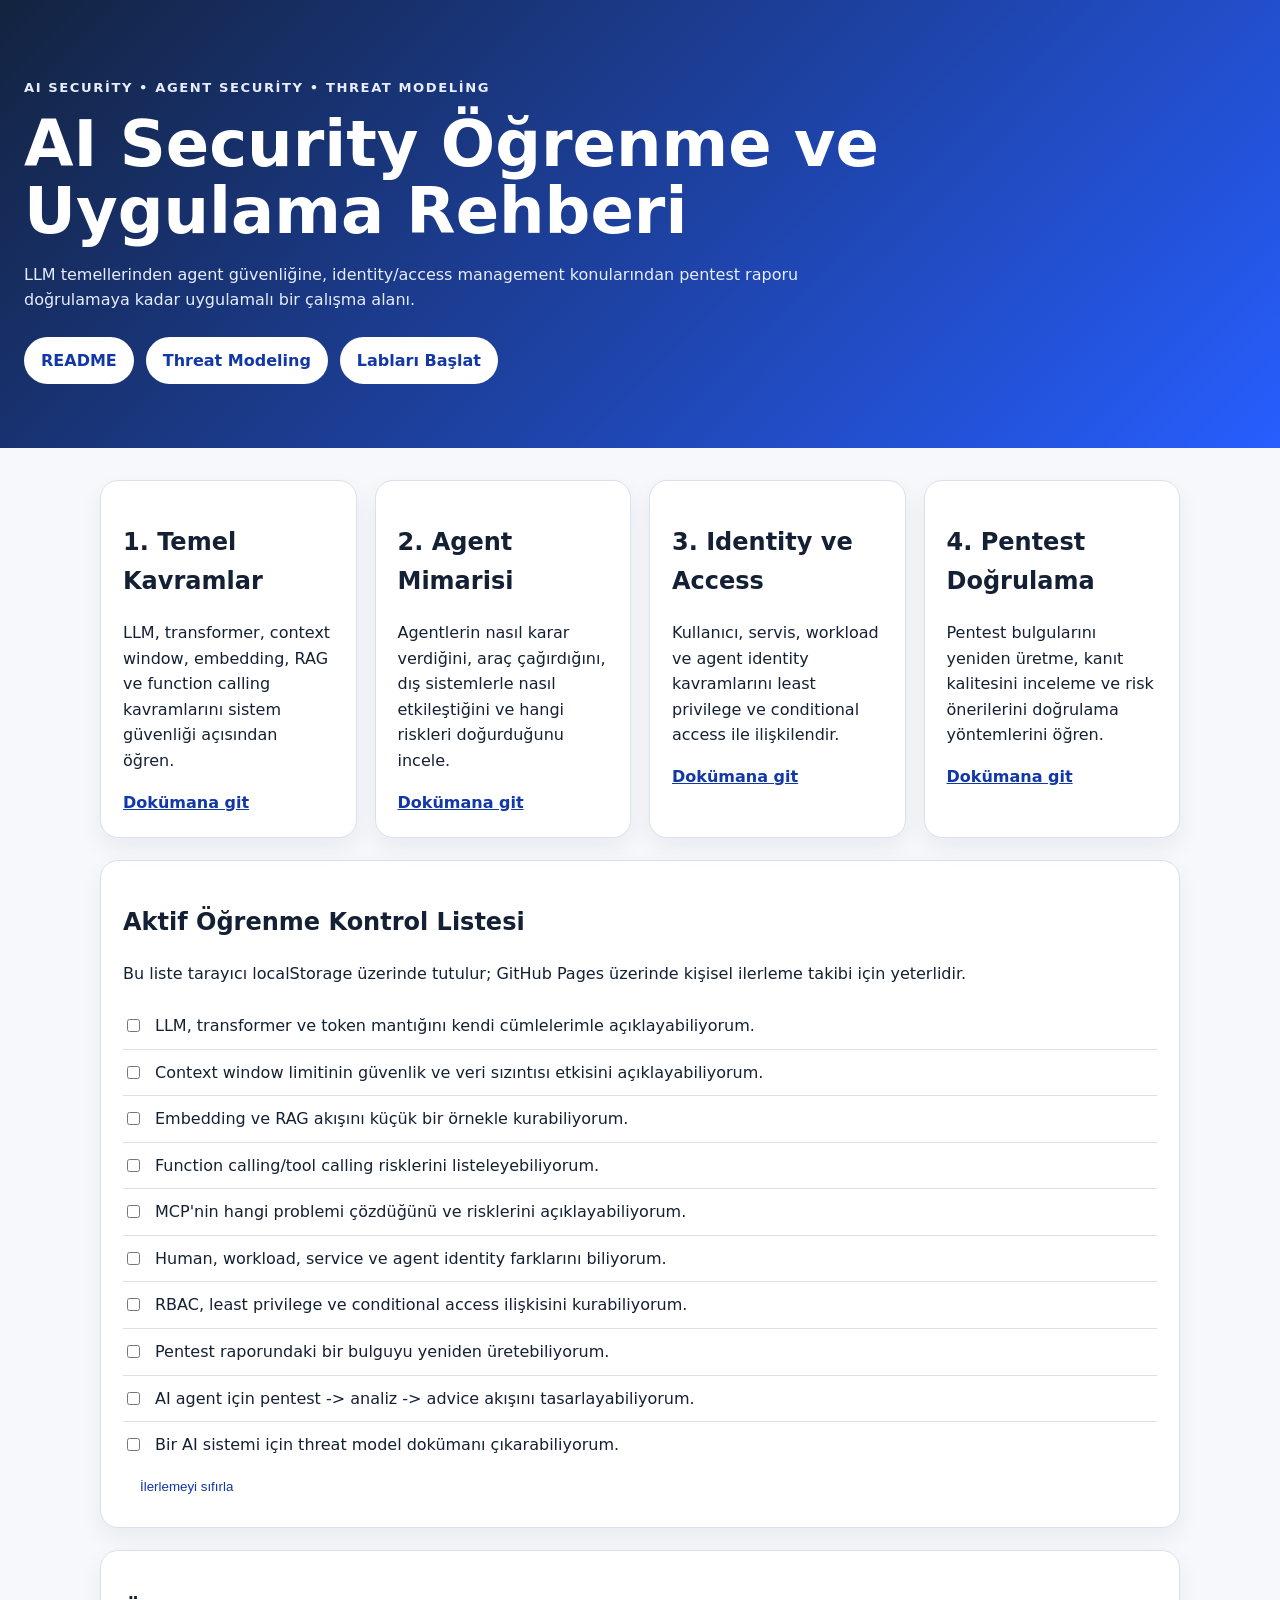
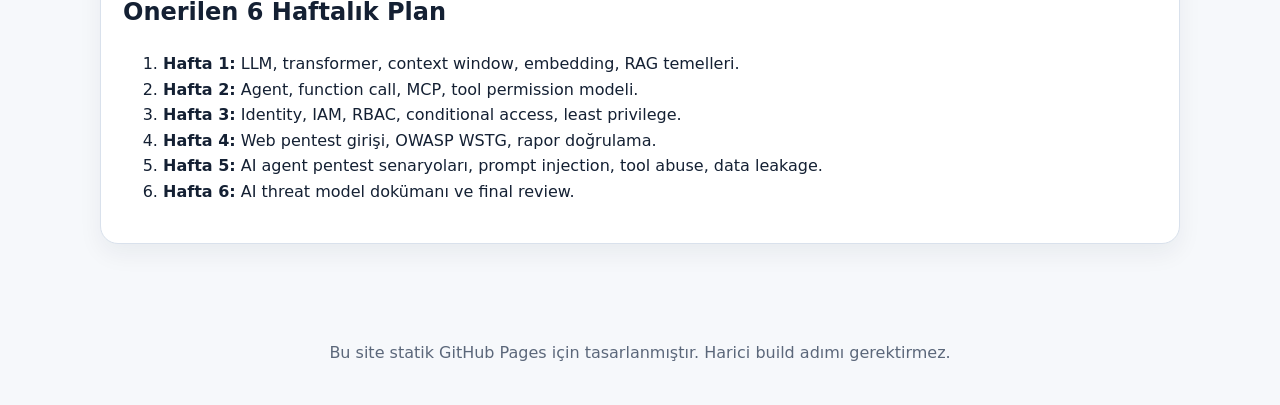
==== index.html @ 1384ac66 "Initial AI security learning site" ====
<!doctype html>
<html lang="tr">
<head>
  <meta charset="utf-8">
  <meta name="viewport" content="width=device-width, initial-scale=1">
  <title>AI Security Öğrenme Rehberi</title>
  <link rel="stylesheet" href="assets/style.css">
</head>
<body>
  <header class="hero">
    <p class="eyebrow">AI Security • Agent Security • Threat Modeling</p>
    <h1>AI Security Öğrenme ve Uygulama Rehberi</h1>
    <p>LLM temellerinden agent güvenliğine, identity/access management konularından pentest raporu doğrulamaya kadar uygulamalı bir çalışma alanı.</p>
    <div class="actions">
      <a href="viewer.html?page=README.md">README</a>
      <a href="viewer.html?page=docs/05-ai-threat-modeling.md">Threat Modeling</a>
      <a href="viewer.html?page=labs/lab-01-local-llm-agent.md">Labları Başlat</a>
    </div>
  </header>

  <main>
    <section class="grid">
      <article>
        <h2>1. Temel Kavramlar</h2>
        <p>LLM, transformer, context window, embedding, RAG ve function calling kavramlarını sistem güvenliği açısından öğren.</p>
        <a href="viewer.html?page=docs/01-ai-llm-temelleri.md">Dokümana git</a>
      </article>
      <article>
        <h2>2. Agent Mimarisi</h2>
        <p>Agentlerin nasıl karar verdiğini, araç çağırdığını, dış sistemlerle nasıl etkileştiğini ve hangi riskleri doğurduğunu incele.</p>
        <a href="viewer.html?page=docs/02-agent-mimarisi.md">Dokümana git</a>
      </article>
      <article>
        <h2>3. Identity ve Access</h2>
        <p>Kullanıcı, servis, workload ve agent identity kavramlarını least privilege ve conditional access ile ilişkilendir.</p>
        <a href="viewer.html?page=docs/03-identity-access-management.md">Dokümana git</a>
      </article>
      <article>
        <h2>4. Pentest Doğrulama</h2>
        <p>Pentest bulgularını yeniden üretme, kanıt kalitesini inceleme ve risk önerilerini doğrulama yöntemlerini öğren.</p>
        <a href="viewer.html?page=docs/04-pentest-ve-rapor-dogrulama.md">Dokümana git</a>
      </article>
    </section>

    <section class="panel">
      <h2>Aktif Öğrenme Kontrol Listesi</h2>
      <p>Bu liste tarayıcı localStorage üzerinde tutulur; GitHub Pages üzerinde kişisel ilerleme takibi için yeterlidir.</p>
      <div id="checklist"></div>
      <button id="reset">İlerlemeyi sıfırla</button>
    </section>

    <section class="timeline">
      <h2>Önerilen 6 Haftalık Plan</h2>
      <ol>
        <li><strong>Hafta 1:</strong> LLM, transformer, context window, embedding, RAG temelleri.</li>
        <li><strong>Hafta 2:</strong> Agent, function call, MCP, tool permission modeli.</li>
        <li><strong>Hafta 3:</strong> Identity, IAM, RBAC, conditional access, least privilege.</li>
        <li><strong>Hafta 4:</strong> Web pentest girişi, OWASP WSTG, rapor doğrulama.</li>
        <li><strong>Hafta 5:</strong> AI agent pentest senaryoları, prompt injection, tool abuse, data leakage.</li>
        <li><strong>Hafta 6:</strong> AI threat model dokümanı ve final review.</li>
      </ol>
    </section>
  </main>

  <footer>
    <p>Bu site statik GitHub Pages için tasarlanmıştır. Harici build adımı gerektirmez.</p>
  </footer>

  <script src="assets/app.js"></script>
</body>
</html>
---- assets/style.css ----
:root {
  color-scheme: light;
  --bg: #f6f8fb;
  --bg-soft: #eef3fb;
  --card: #ffffff;
  --text: #142033;
  --muted: #5b677a;
  --border: #d9e1ec;
  --brand: #275efe;
  --brand-dark: #1237a6;
  --ok: #16794c;
}

* {
  box-sizing: border-box;
}

html {
  scroll-behavior: smooth;
}

body {
  margin: 0;
  font-family: Inter, ui-sans-serif, system-ui, -apple-system, BlinkMacSystemFont, "Segoe UI", sans-serif;
  line-height: 1.6;
  background: var(--bg);
  color: var(--text);
}

a {
  color: var(--brand-dark);
  font-weight: 700;
}

.hero {
  padding: 64px 24px;
  background: linear-gradient(135deg, #13233f, #275efe);
  color: #fff;
  overflow: hidden;
}

.hero h1 {
  max-width: 920px;
  margin: 0;
  font-size: clamp(2rem, 5vw, 4rem);
  line-height: 1.05;
}

.hero p {
  max-width: 820px;
  color: #e7edff;
}

.eyebrow {
  text-transform: uppercase;
  letter-spacing: .12em;
  font-size: .82rem;
  font-weight: 800;
}

.actions {
  display: flex;
  flex-wrap: wrap;
  gap: 12px;
  margin-top: 24px;
}

.actions a,
button {
  display: inline-block;
  border: 1px solid rgba(255,255,255,.35);
  border-radius: 999px;
  padding: 10px 16px;
  background: #fff;
  color: var(--brand-dark);
  text-decoration: none;
  cursor: pointer;
}

main {
  max-width: 1120px;
  margin: 0 auto;
  padding: 32px 20px 56px;
}

.grid {
  display: grid;
  grid-template-columns: repeat(auto-fit, minmax(240px, 1fr));
  gap: 18px;
}

article,
.panel,
.timeline {
  background: var(--card);
  border: 1px solid var(--border);
  border-radius: 18px;
  padding: 22px;
  box-shadow: 0 10px 24px rgba(20, 32, 51, .06);
}

.panel,
.timeline {
  margin-top: 22px;
}

.check {
  display: flex;
  gap: 12px;
  align-items: flex-start;
  padding: 10px 0;
  border-bottom: 1px solid var(--border);
}

.check:last-child {
  border-bottom: none;
}

.check input {
  margin-top: 6px;
}

.done span {
  color: var(--ok);
  text-decoration: line-through;
}

footer {
  padding: 24px;
  text-align: center;
  color: var(--muted);
}


.reader-page {
  background:
    radial-gradient(circle at top left, rgba(39, 94, 254, .12), transparent 34rem),
    var(--bg);
}

.reader-top {
  position: sticky;
  top: 0;
  z-index: 10;
  display: flex;
  justify-content: space-between;
  align-items: center;
  gap: 16px;
  padding: 14px 22px;
  background: rgba(255, 255, 255, .92);
  border-bottom: 1px solid var(--border);
  backdrop-filter: blur(12px);
}

.brand {
  text-decoration: none;
  color: var(--text);
  font-weight: 900;
}

#reader-status {
  color: var(--muted);
  font-size: .92rem;
}

.reader-shell {
  display: grid;
  grid-template-columns: 280px minmax(0, 1fr);
  gap: 22px;
  max-width: 1220px;
  padding: 24px 20px 64px;
}

.reader-nav,
.reader-card {
  background: var(--card);
  border: 1px solid var(--border);
  border-radius: 20px;
  box-shadow: 0 14px 30px rgba(20, 32, 51, .07);
}

.reader-nav {
  position: sticky;
  top: 72px;
  align-self: start;
  padding: 18px;
}

.reader-nav h2 {
  margin: 0 0 12px;
  font-size: 1rem;
}

.reader-nav nav {
  display: grid;
  gap: 6px;
}

.reader-nav a {
  display: block;
  padding: 9px 10px;
  border-radius: 12px;
  color: var(--muted);
  text-decoration: none;
  font-weight: 700;
}

.reader-nav a:hover,
.reader-nav a.active {
  background: var(--bg-soft);
  color: var(--brand-dark);
}

.reader-card {
  padding: clamp(22px, 4vw, 46px);
  min-width: 0;
}

#reader-content {
  max-width: 860px;
}

#reader-content h1 {
  margin-top: 0;
  font-size: clamp(2rem, 4vw, 3.2rem);
  line-height: 1.08;
  letter-spacing: -.03em;
}

#reader-content h2 {
  margin-top: 2.1em;
  padding-top: .4em;
  border-top: 1px solid var(--border);
}

#reader-content h3 {
  margin-top: 1.6em;
}

#reader-content p,
#reader-content li {
  color: #28364f;
  font-size: 1.04rem;
}

#reader-content pre {
  overflow-x: auto;
  padding: 16px;
  background: #101827;
  color: #eaf0ff;
  border-radius: 14px;
  line-height: 1.5;
}

#reader-content code {
  font-family: "SFMono-Regular", Consolas, "Liberation Mono", monospace;
}

#reader-content p code,
#reader-content li code,
#reader-content td code {
  background: var(--bg-soft);
  color: #0f2f89;
  border-radius: 6px;
  padding: 2px 5px;
}

#reader-content table {
  display: block;
  width: 100%;
  overflow-x: auto;
  border-collapse: collapse;
  margin: 18px 0;
}

#reader-content th,
#reader-content td {
  border: 1px solid var(--border);
  padding: 10px 12px;
  text-align: left;
  vertical-align: top;
}

#reader-content th {
  background: var(--bg-soft);
}

@media (max-width: 860px) {
  .reader-shell {
    grid-template-columns: 1fr;
  }

  .reader-nav {
    position: static;
  }
}
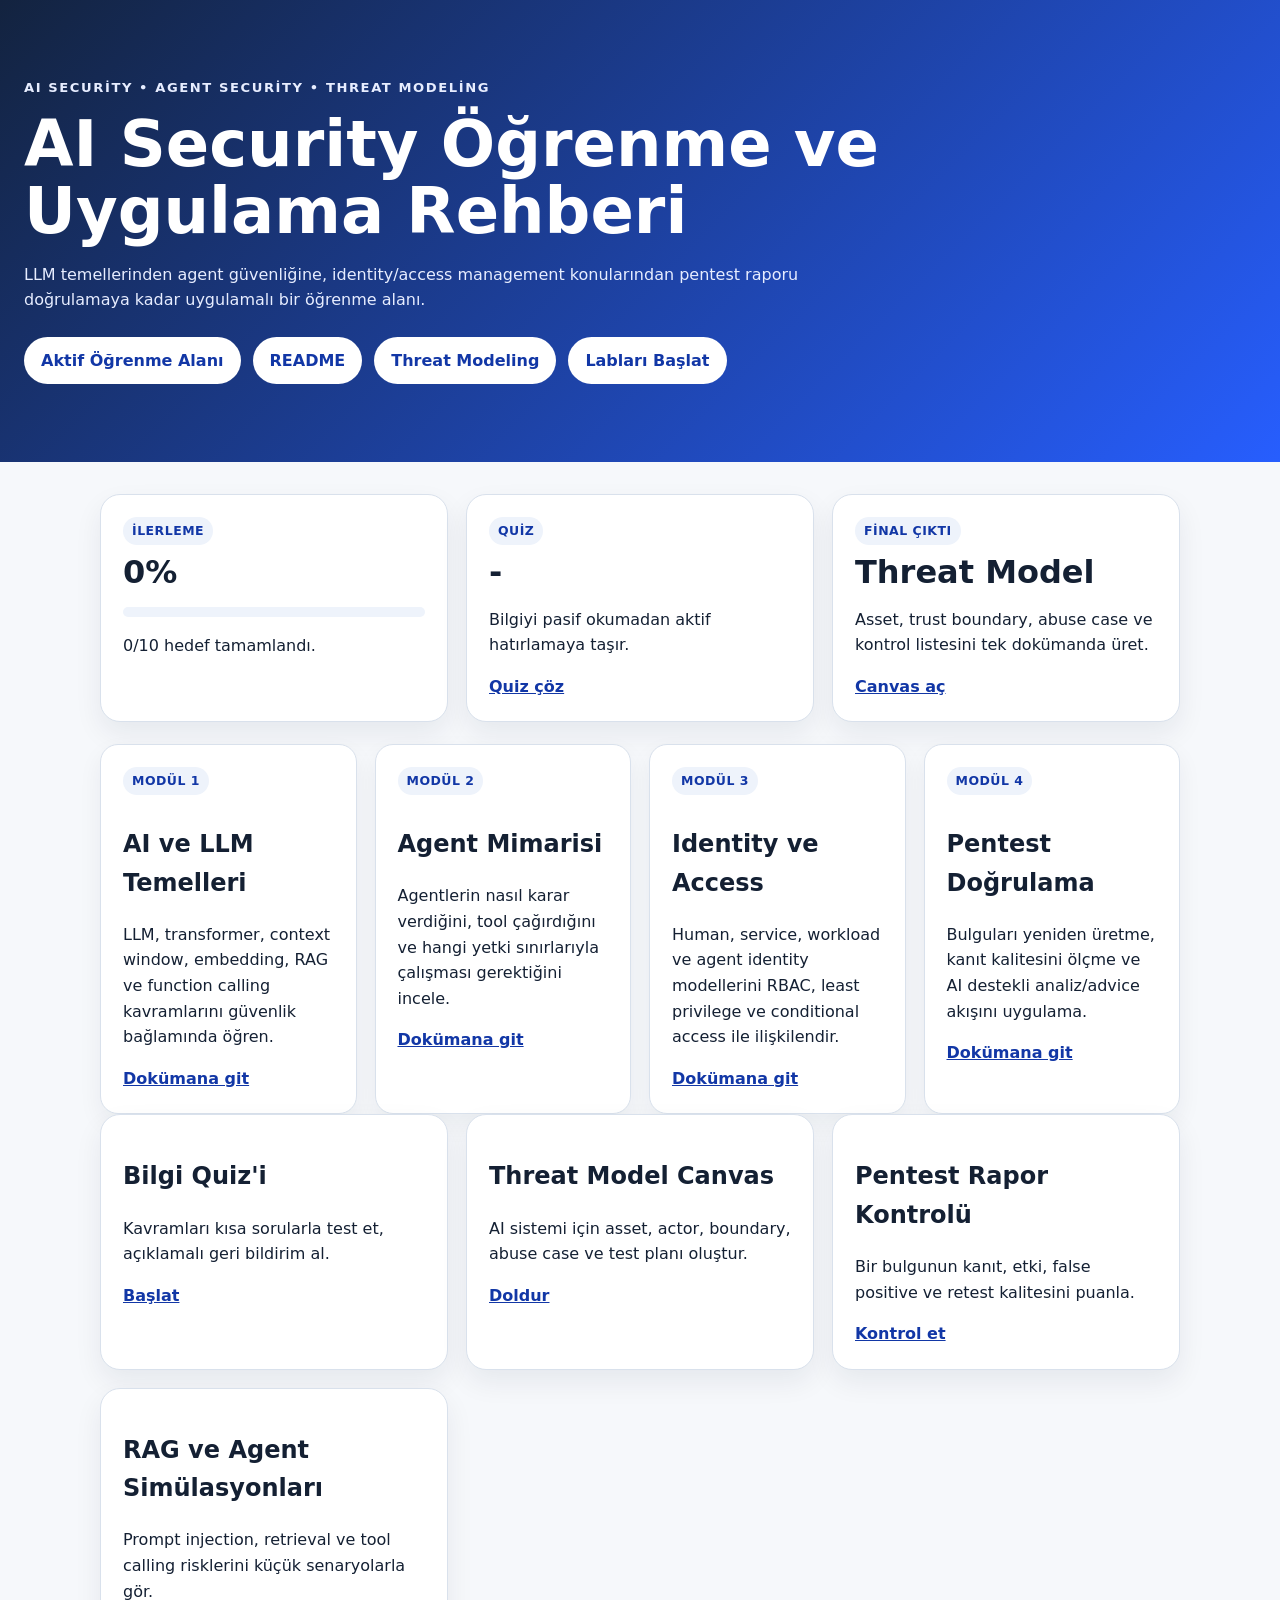
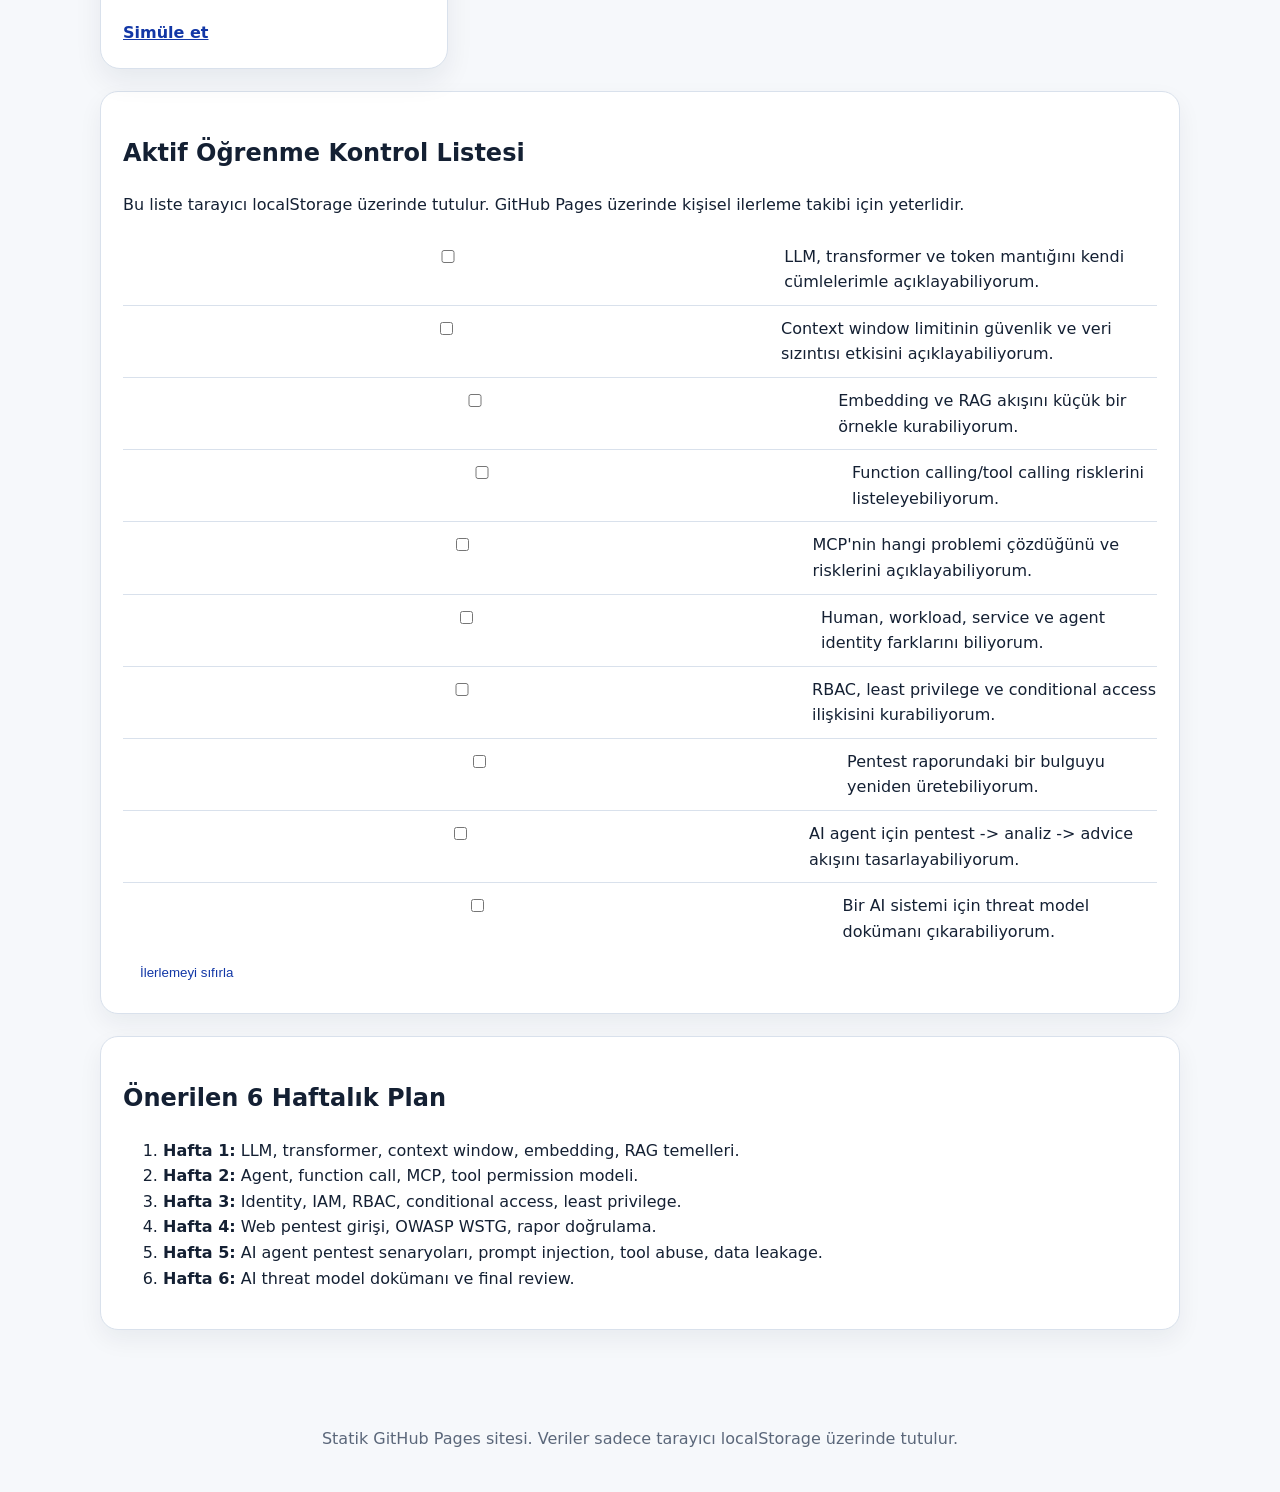
==== commit 59eca083: "Add interactive learning workbench" ====
--- a/index.html
+++ b/index.html
@@ -7,11 +7,12 @@
   <link rel="stylesheet" href="assets/style.css">
 </head>
 <body>
-  <header class="hero">
+  <header class="hero hero-dashboard">
     <p class="eyebrow">AI Security • Agent Security • Threat Modeling</p>
     <h1>AI Security Öğrenme ve Uygulama Rehberi</h1>
-    <p>LLM temellerinden agent güvenliğine, identity/access management konularından pentest raporu doğrulamaya kadar uygulamalı bir çalışma alanı.</p>
+    <p>LLM temellerinden agent güvenliğine, identity/access management konularından pentest raporu doğrulamaya kadar uygulamalı bir öğrenme alanı.</p>
     <div class="actions">
+      <a href="workbench.html">Aktif Öğrenme Alanı</a>
       <a href="viewer.html?page=README.md">README</a>
       <a href="viewer.html?page=docs/05-ai-threat-modeling.md">Threat Modeling</a>
       <a href="viewer.html?page=labs/lab-01-local-llm-agent.md">Labları Başlat</a>
@@ -19,32 +20,80 @@
   </header>
 
   <main>
-    <section class="grid">
+    <section class="dashboard-grid" aria-label="Öğrenme özeti">
+      <article class="metric-card">
+        <span class="metric-label">İlerleme</span>
+        <strong id="progress-percent">0%</strong>
+        <div class="progress-track"><span id="progress-bar"></span></div>
+        <p id="progress-copy">Başlamak için kontrol listesinden ilk hedefi seç.</p>
+      </article>
+      <article class="metric-card">
+        <span class="metric-label">Quiz</span>
+        <strong id="quiz-score">-</strong>
+        <p>Bilgiyi pasif okumadan aktif hatırlamaya taşır.</p>
+        <a href="workbench.html#quiz">Quiz çöz</a>
+      </article>
+      <article class="metric-card">
+        <span class="metric-label">Final Çıktı</span>
+        <strong>Threat Model</strong>
+        <p>Asset, trust boundary, abuse case ve kontrol listesini tek dokümanda üret.</p>
+        <a href="workbench.html#threat-canvas">Canvas aç</a>
+      </article>
+    </section>
+
+    <section class="grid learning-grid">
       <article>
-        <h2>1. Temel Kavramlar</h2>
-        <p>LLM, transformer, context window, embedding, RAG ve function calling kavramlarını sistem güvenliği açısından öğren.</p>
+        <span class="card-tag">Modül 1</span>
+        <h2>AI ve LLM Temelleri</h2>
+        <p>LLM, transformer, context window, embedding, RAG ve function calling kavramlarını güvenlik bağlamında öğren.</p>
         <a href="viewer.html?page=docs/01-ai-llm-temelleri.md">Dokümana git</a>
       </article>
       <article>
-        <h2>2. Agent Mimarisi</h2>
-        <p>Agentlerin nasıl karar verdiğini, araç çağırdığını, dış sistemlerle nasıl etkileştiğini ve hangi riskleri doğurduğunu incele.</p>
+        <span class="card-tag">Modül 2</span>
+        <h2>Agent Mimarisi</h2>
+        <p>Agentlerin nasıl karar verdiğini, tool çağırdığını ve hangi yetki sınırlarıyla çalışması gerektiğini incele.</p>
         <a href="viewer.html?page=docs/02-agent-mimarisi.md">Dokümana git</a>
       </article>
       <article>
-        <h2>3. Identity ve Access</h2>
-        <p>Kullanıcı, servis, workload ve agent identity kavramlarını least privilege ve conditional access ile ilişkilendir.</p>
+        <span class="card-tag">Modül 3</span>
+        <h2>Identity ve Access</h2>
+        <p>Human, service, workload ve agent identity modellerini RBAC, least privilege ve conditional access ile ilişkilendir.</p>
         <a href="viewer.html?page=docs/03-identity-access-management.md">Dokümana git</a>
       </article>
       <article>
-        <h2>4. Pentest Doğrulama</h2>
-        <p>Pentest bulgularını yeniden üretme, kanıt kalitesini inceleme ve risk önerilerini doğrulama yöntemlerini öğren.</p>
+        <span class="card-tag">Modül 4</span>
+        <h2>Pentest Doğrulama</h2>
+        <p>Bulguları yeniden üretme, kanıt kalitesini ölçme ve AI destekli analiz/advice akışını uygulama.</p>
         <a href="viewer.html?page=docs/04-pentest-ve-rapor-dogrulama.md">Dokümana git</a>
+      </article>
+    </section>
+
+    <section class="tool-grid" aria-label="Aktif öğrenme araçları">
+      <article class="tool-card">
+        <h2>Bilgi Quiz'i</h2>
+        <p>Kavramları kısa sorularla test et, açıklamalı geri bildirim al.</p>
+        <a href="workbench.html#quiz">Başlat</a>
+      </article>
+      <article class="tool-card">
+        <h2>Threat Model Canvas</h2>
+        <p>AI sistemi için asset, actor, boundary, abuse case ve test planı oluştur.</p>
+        <a href="workbench.html#threat-canvas">Doldur</a>
+      </article>
+      <article class="tool-card">
+        <h2>Pentest Rapor Kontrolü</h2>
+        <p>Bir bulgunun kanıt, etki, false positive ve retest kalitesini puanla.</p>
+        <a href="workbench.html#pentest-checker">Kontrol et</a>
+      </article>
+      <article class="tool-card">
+        <h2>RAG ve Agent Simülasyonları</h2>
+        <p>Prompt injection, retrieval ve tool calling risklerini küçük senaryolarla gör.</p>
+        <a href="workbench.html#simulators">Simüle et</a>
       </article>
     </section>
 
     <section class="panel">
       <h2>Aktif Öğrenme Kontrol Listesi</h2>
-      <p>Bu liste tarayıcı localStorage üzerinde tutulur; GitHub Pages üzerinde kişisel ilerleme takibi için yeterlidir.</p>
+      <p>Bu liste tarayıcı localStorage üzerinde tutulur. GitHub Pages üzerinde kişisel ilerleme takibi için yeterlidir.</p>
       <div id="checklist"></div>
       <button id="reset">İlerlemeyi sıfırla</button>
     </section>
@@ -63,7 +112,7 @@
   </main>
 
   <footer>
-    <p>Bu site statik GitHub Pages için tasarlanmıştır. Harici build adımı gerektirmez.</p>
+    <p>Statik GitHub Pages sitesi. Veriler sadece tarayıcı localStorage üzerinde tutulur.</p>
   </footer>
 
   <script src="assets/app.js"></script>
--- a/assets/style.css
+++ b/assets/style.css
@@ -294,3 +294,279 @@
     position: static;
   }
 }
+
+
+.hero-dashboard {
+  padding-bottom: 78px;
+}
+
+.dashboard-grid,
+.tool-grid {
+  display: grid;
+  grid-template-columns: repeat(auto-fit, minmax(260px, 1fr));
+  gap: 18px;
+  margin-bottom: 22px;
+}
+
+.metric-card,
+.tool-card,
+.learning-section,
+.workbench-hero,
+.anchor-nav,
+.quiz-card,
+.sim-card {
+  background: var(--card);
+  border: 1px solid var(--border);
+  border-radius: 20px;
+  box-shadow: 0 12px 28px rgba(20, 32, 51, .07);
+}
+
+.metric-card,
+.tool-card {
+  padding: 22px;
+}
+
+.metric-label,
+.card-tag {
+  display: inline-flex;
+  margin-bottom: 10px;
+  padding: 4px 9px;
+  border-radius: 999px;
+  background: var(--bg-soft);
+  color: var(--brand-dark);
+  font-size: .78rem;
+  font-weight: 900;
+  letter-spacing: .04em;
+  text-transform: uppercase;
+}
+
+.metric-card strong {
+  display: block;
+  font-size: 2rem;
+  line-height: 1.1;
+}
+
+.progress-track {
+  height: 10px;
+  margin: 16px 0 10px;
+  overflow: hidden;
+  border-radius: 999px;
+  background: var(--bg-soft);
+}
+
+.progress-track span {
+  display: block;
+  width: 0;
+  height: 100%;
+  border-radius: inherit;
+  background: linear-gradient(90deg, var(--brand), #14b8a6);
+  transition: width .25s ease;
+}
+
+.learning-grid article,
+.tool-card {
+  transition: transform .18s ease, box-shadow .18s ease;
+}
+
+.learning-grid article:hover,
+.tool-card:hover {
+  transform: translateY(-2px);
+  box-shadow: 0 18px 34px rgba(20, 32, 51, .1);
+}
+
+.workbench-page {
+  background:
+    radial-gradient(circle at top left, rgba(39, 94, 254, .10), transparent 32rem),
+    var(--bg);
+}
+
+.workbench-shell {
+  max-width: 1180px;
+}
+
+.workbench-hero {
+  padding: clamp(26px, 5vw, 52px);
+  margin-bottom: 18px;
+  background: linear-gradient(135deg, #ffffff, #eef3ff);
+}
+
+.workbench-hero h1 {
+  margin: 0;
+  font-size: clamp(2.1rem, 5vw, 4rem);
+  line-height: 1.05;
+  letter-spacing: -.04em;
+}
+
+.anchor-nav {
+  position: sticky;
+  top: 58px;
+  z-index: 5;
+  display: flex;
+  gap: 10px;
+  flex-wrap: wrap;
+  padding: 12px;
+  margin-bottom: 18px;
+  background: rgba(255, 255, 255, .92);
+  backdrop-filter: blur(12px);
+}
+
+.anchor-nav a {
+  padding: 8px 12px;
+  border-radius: 999px;
+  text-decoration: none;
+  background: var(--bg-soft);
+}
+
+.learning-section {
+  padding: clamp(22px, 4vw, 38px);
+  margin-bottom: 22px;
+}
+
+.section-heading {
+  max-width: 760px;
+  margin-bottom: 20px;
+}
+
+.section-heading h2 {
+  margin: 0;
+  font-size: clamp(1.7rem, 3vw, 2.5rem);
+}
+
+.quiz-list,
+.sim-grid {
+  display: grid;
+  gap: 16px;
+}
+
+.quiz-card {
+  padding: 18px;
+}
+
+.quiz-card h3 {
+  margin-top: 0;
+}
+
+.quiz-card label,
+.sim-card label {
+  display: block;
+  margin: 9px 0;
+  color: #28364f;
+}
+
+.quiz-card.correct {
+  border-color: rgba(22, 121, 76, .45);
+  background: #f1fbf6;
+}
+
+.quiz-card.wrong {
+  border-color: rgba(183, 61, 61, .4);
+  background: #fff6f6;
+}
+
+.quiz-explain {
+  margin-bottom: 0;
+  font-weight: 700;
+}
+
+.form-grid {
+  display: grid;
+  grid-template-columns: repeat(2, minmax(0, 1fr));
+  gap: 14px;
+}
+
+.form-grid.compact {
+  grid-template-columns: repeat(3, minmax(0, 1fr));
+}
+
+.form-grid label {
+  display: grid;
+  gap: 7px;
+  color: var(--muted);
+  font-weight: 800;
+}
+
+input,
+textarea,
+select {
+  width: 100%;
+  border: 1px solid var(--border);
+  border-radius: 14px;
+  padding: 11px 12px;
+  background: #fff;
+  color: var(--text);
+  font: inherit;
+}
+
+textarea {
+  min-height: 94px;
+  resize: vertical;
+}
+
+.output-area {
+  min-height: 320px;
+  margin-top: 14px;
+  font-family: "SFMono-Regular", Consolas, "Liberation Mono", monospace;
+  line-height: 1.5;
+}
+
+.result-box {
+  display: flex;
+  gap: 12px;
+  flex-wrap: wrap;
+  align-items: center;
+  margin-top: 18px;
+}
+
+.result-box button,
+.sim-card button {
+  border-color: var(--border);
+  box-shadow: 0 8px 18px rgba(20, 32, 51, .07);
+}
+
+.check-grid {
+  display: grid;
+  grid-template-columns: repeat(auto-fit, minmax(250px, 1fr));
+  gap: 10px;
+  margin-top: 16px;
+}
+
+.option-check {
+  padding: 12px;
+  border: 1px solid var(--border);
+  border-radius: 14px;
+  background: var(--bg-soft);
+}
+
+.sim-grid {
+  grid-template-columns: repeat(auto-fit, minmax(280px, 1fr));
+}
+
+.sim-card {
+  padding: 20px;
+}
+
+.sim-card h3 {
+  margin-top: 0;
+}
+
+.sim-result {
+  margin-top: 14px;
+  padding: 14px;
+  border-radius: 14px;
+  background: var(--bg-soft);
+}
+
+.sim-result ul {
+  margin-bottom: 0;
+}
+
+@media (max-width: 760px) {
+  .form-grid,
+  .form-grid.compact {
+    grid-template-columns: 1fr;
+  }
+
+  .anchor-nav {
+    position: static;
+  }
+}
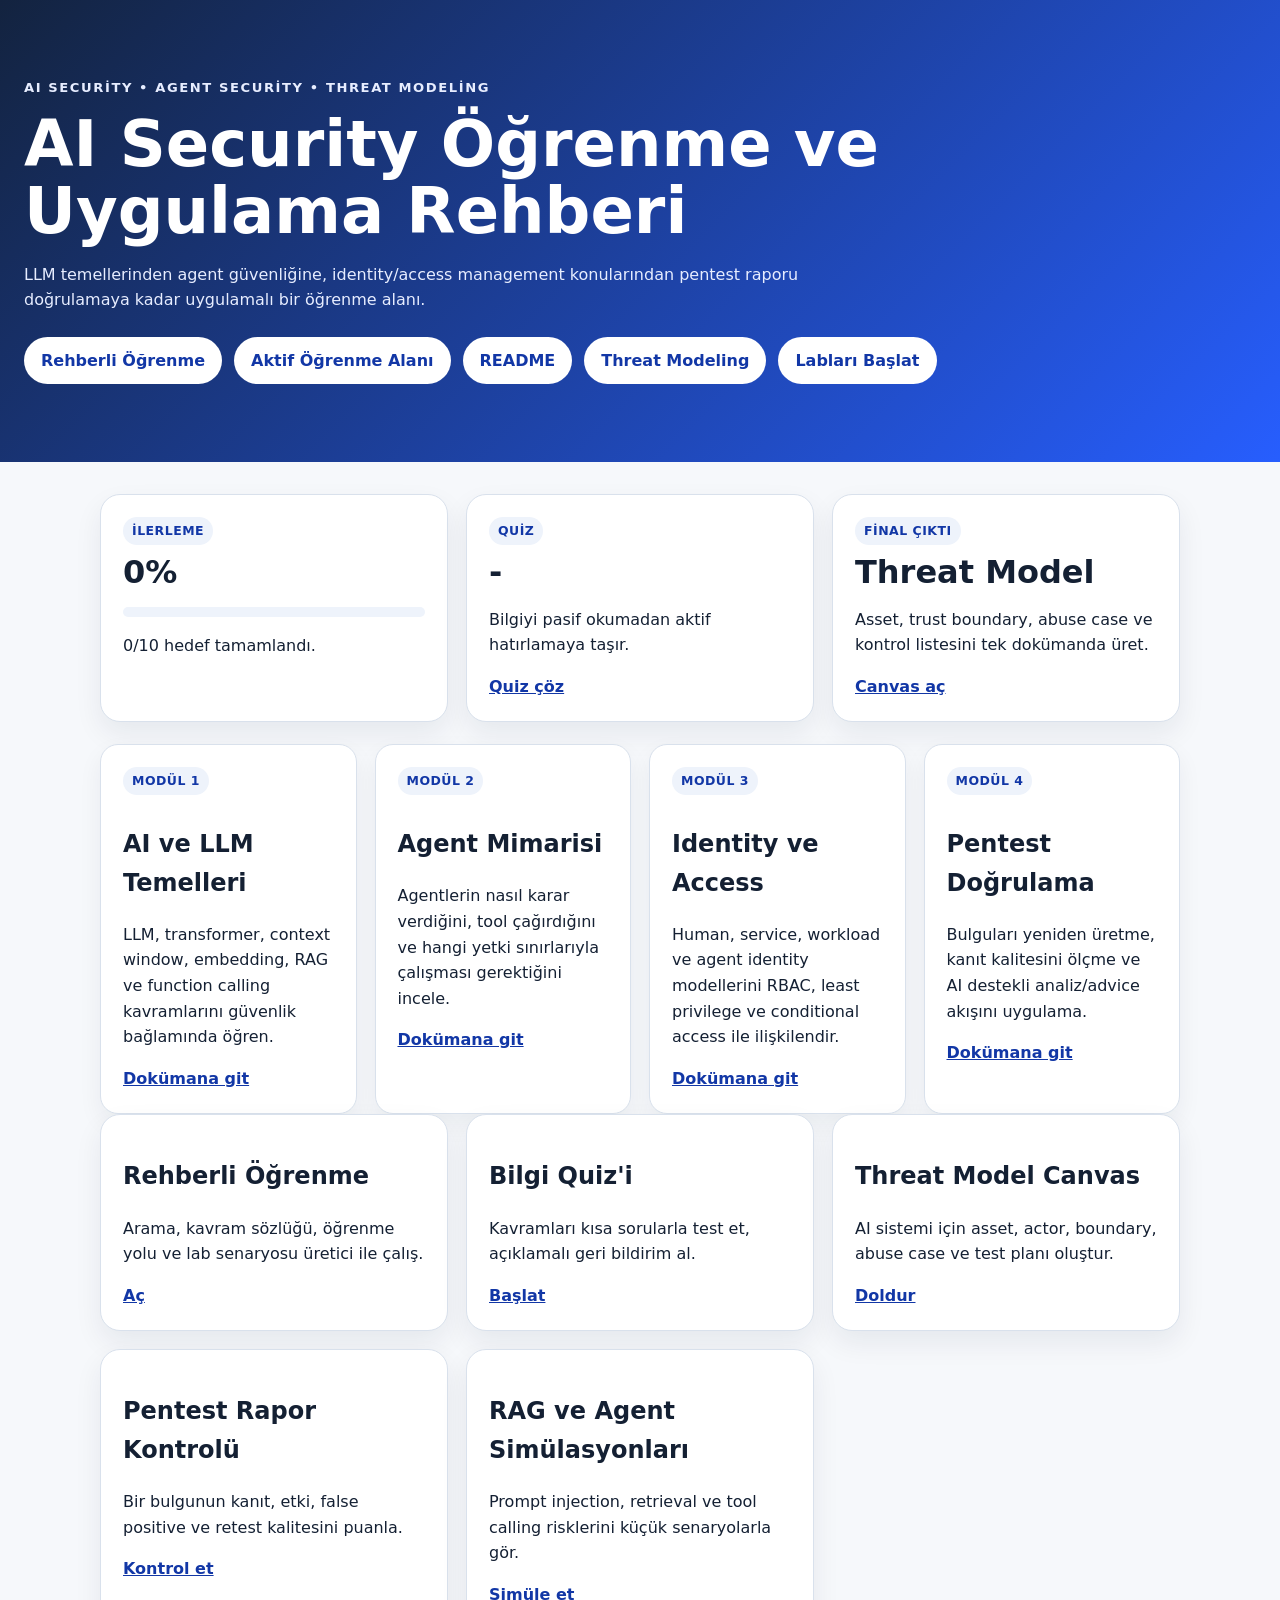
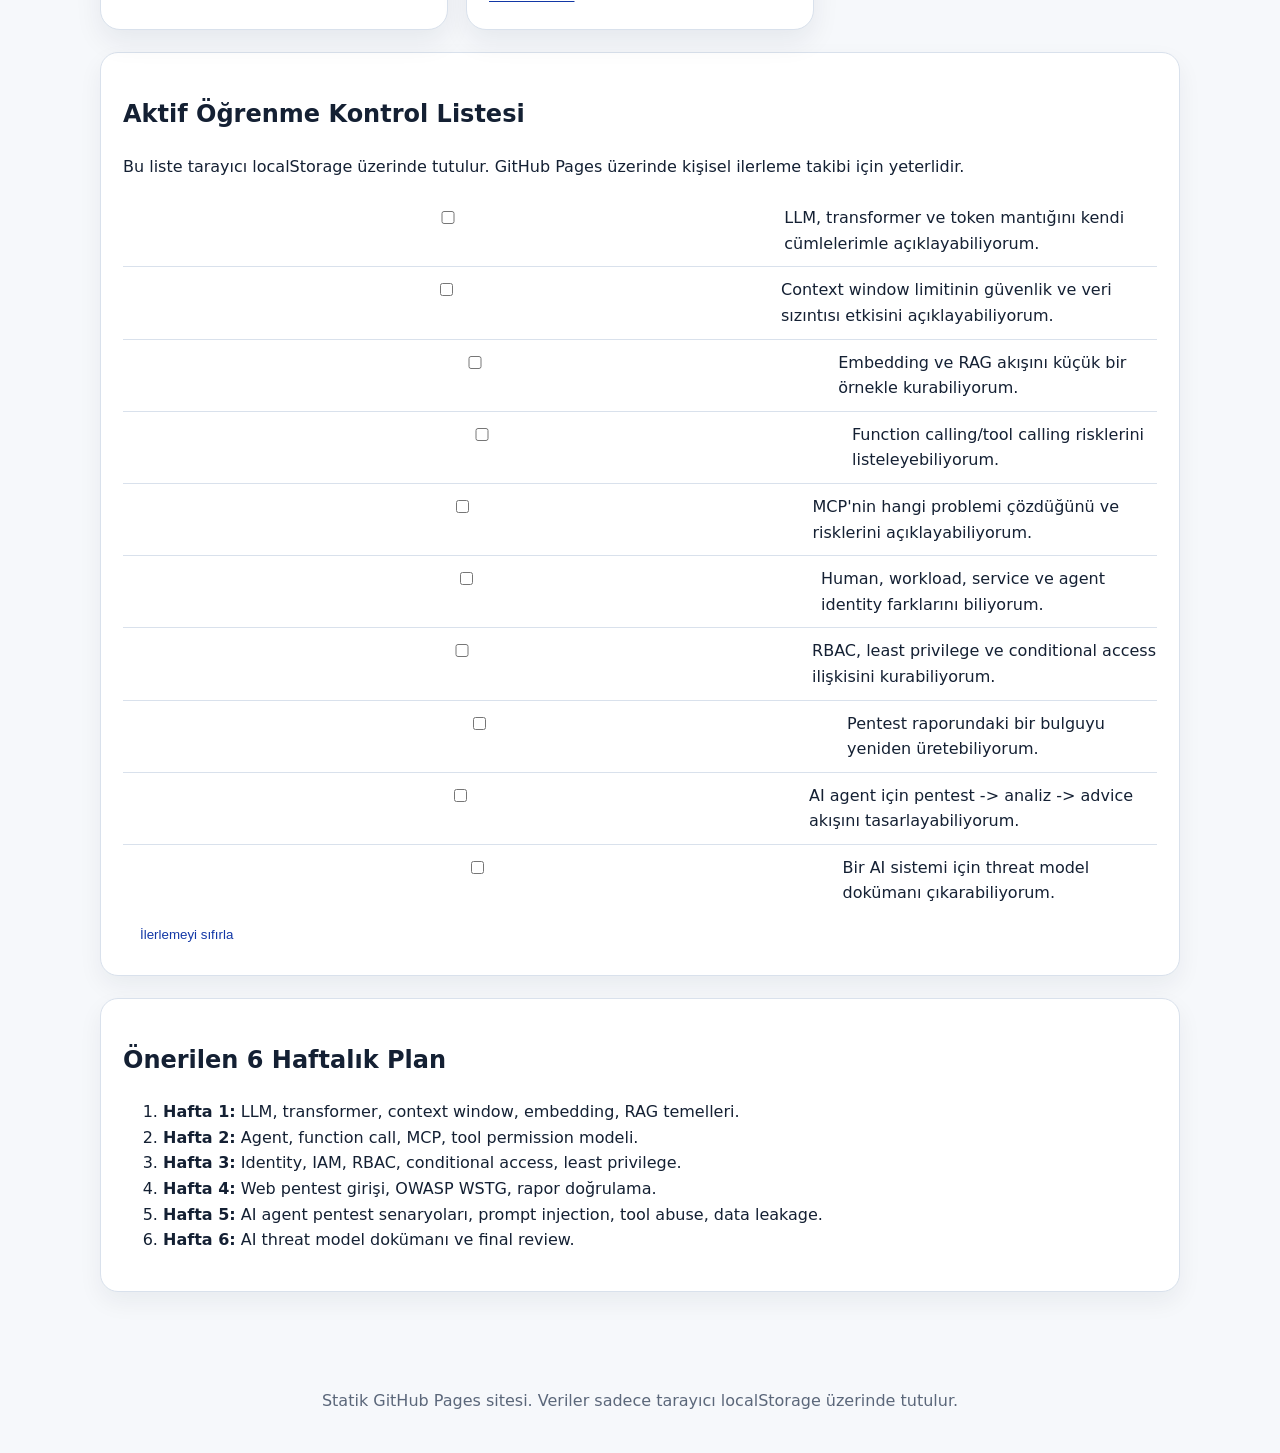
==== commit fa100459: "Add guided learning center" ====
--- a/index.html
+++ b/index.html
@@ -12,6 +12,7 @@
     <h1>AI Security Öğrenme ve Uygulama Rehberi</h1>
     <p>LLM temellerinden agent güvenliğine, identity/access management konularından pentest raporu doğrulamaya kadar uygulamalı bir öğrenme alanı.</p>
     <div class="actions">
+      <a href="learn.html">Rehberli Öğrenme</a>
       <a href="workbench.html">Aktif Öğrenme Alanı</a>
       <a href="viewer.html?page=README.md">README</a>
       <a href="viewer.html?page=docs/05-ai-threat-modeling.md">Threat Modeling</a>
@@ -70,6 +71,11 @@
 
     <section class="tool-grid" aria-label="Aktif öğrenme araçları">
       <article class="tool-card">
+        <h2>Rehberli Öğrenme</h2>
+        <p>Arama, kavram sözlüğü, öğrenme yolu ve lab senaryosu üretici ile çalış.</p>
+        <a href="learn.html">Aç</a>
+      </article>
+      <article class="tool-card">
         <h2>Bilgi Quiz'i</h2>
         <p>Kavramları kısa sorularla test et, açıklamalı geri bildirim al.</p>
         <a href="workbench.html#quiz">Başlat</a>
--- a/assets/style.css
+++ b/assets/style.css
@@ -570,3 +570,62 @@
     position: static;
   }
 }
+
+
+.role-picker {
+  display: flex;
+  flex-wrap: wrap;
+  gap: 10px;
+  margin-bottom: 16px;
+}
+
+.role-picker button.active {
+  background: var(--brand-dark);
+  color: #fff;
+}
+
+.plan-box {
+  padding: 18px;
+  border-radius: 16px;
+  background: var(--bg-soft);
+}
+
+.plan-box ol {
+  margin: 0;
+}
+
+.search-results,
+.glossary-grid {
+  display: grid;
+  grid-template-columns: repeat(auto-fit, minmax(250px, 1fr));
+  gap: 14px;
+  margin-top: 16px;
+}
+
+.search-card,
+.glossary-card {
+  padding: 18px;
+  border: 1px solid var(--border);
+  border-radius: 16px;
+  background: #fff;
+}
+
+.search-card span {
+  display: inline-flex;
+  padding: 3px 8px;
+  border-radius: 999px;
+  background: var(--bg-soft);
+  color: var(--brand-dark);
+  font-size: .76rem;
+  font-weight: 900;
+  text-transform: uppercase;
+}
+
+.search-card h3,
+.glossary-card h3 {
+  margin: 10px 0 6px;
+}
+
+.glossary-card p {
+  margin: 8px 0;
+}
